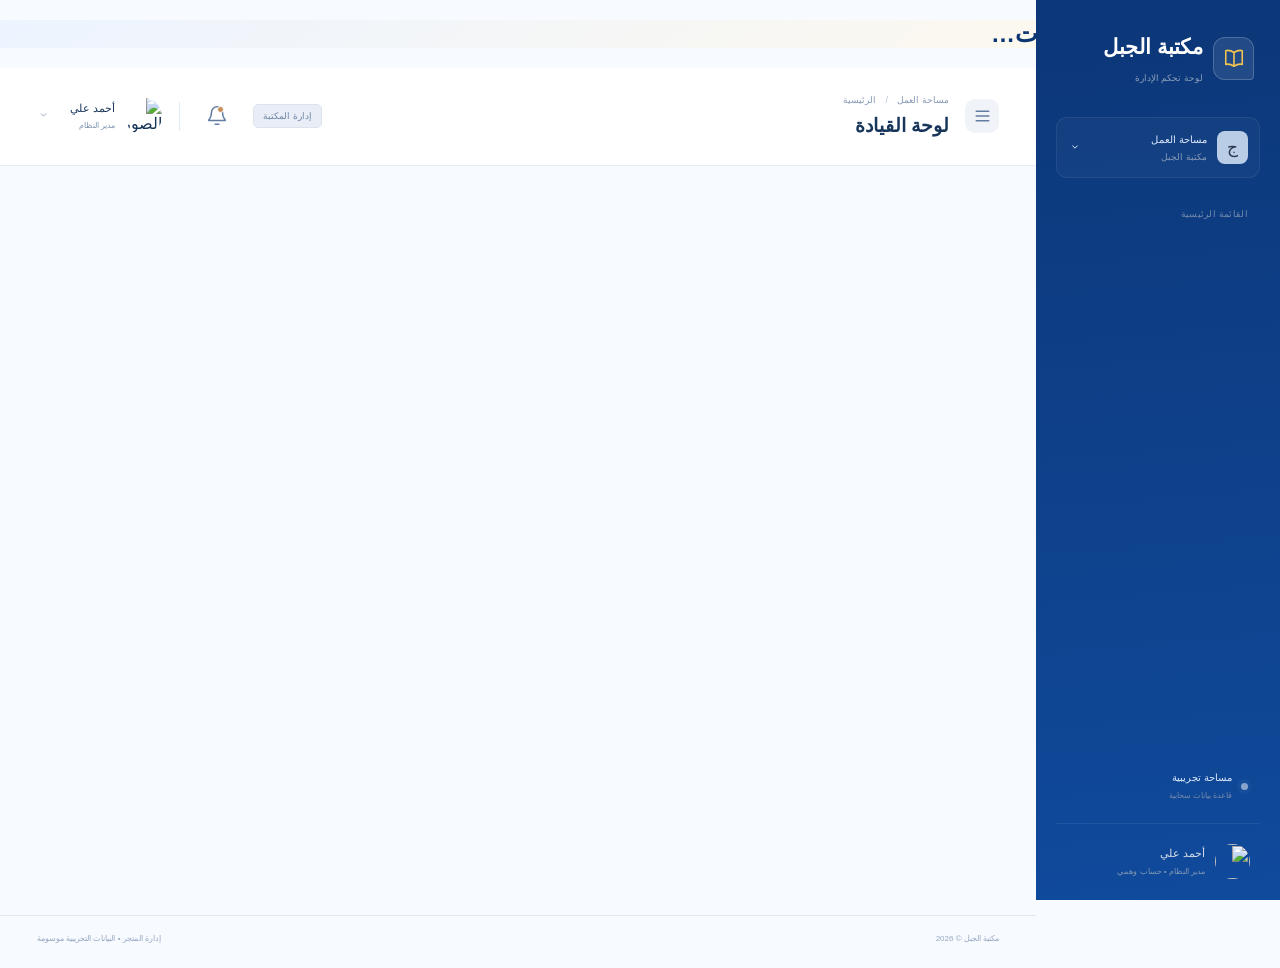
==== index.html @ 8c7c10ba "Add category admins and deliver existing digital files" ====
<!doctype html><html lang="ar" dir="rtl"><head><meta charset="utf-8"><meta name="viewport" content="width=device-width,initial-scale=1"><meta name="theme-color" content="#0c4fa5"><meta name="description" content="لوحة إدارة مكتبة الجبل — واجهة تجريبية مستقلة"><title>مكتبة الجبل | لوحة الإدارة</title><link rel="icon" href="./avatar.svg" type="image/svg+xml"><link rel="stylesheet" href="./style.css?v=c9aeabd6a0fa"><script defer src="./cloud-config.js?v=2854ace6e68a"></script><script defer src="./state.js?v=039d1d631af8"></script><script defer src="./jspdf.umd.min.js"></script><script defer src="./attachments.js?v=a7ee04569ce4"></script><script defer src="./invoice.js?v=d0945b526025"></script><script defer src="./orders.js?v=a7432714a656"></script><script defer src="./management.js?v=9ce46c764a94"></script><script defer src="./commerce.js?v=f835bf21ea47"></script><script defer src="./catalog-admin.js?v=8d4032258b70"></script><script defer src="./app.js?v=b0b1d57efc67"></script><link rel="stylesheet" href="./cloud.css?v=bf38cacfe08d"><script src="./cloud.js?v=d4aef143ae2d" defer></script></head><body><div id="cloud-gate" class="cloud-gate"><div class="cloud-login-card"><h2>جارٍ الاتصال بقاعدة البيانات…</h2></div></div><a class="skip" href="#content">انتقل إلى المحتوى</a><button class="backdrop" id="backdrop" aria-label="إغلاق القائمة الجانبية" tabindex="-1"></button><aside class="sidebar" id="sidebar"><a class="brand" href="#dashboard"><span class="brand-icon" data-icon="book"></span><span class="brand-text">مكتبة الجبل<small>لوحة تحكم الإدارة</small></span></a><div class="workspace"><span class="workspace-symbol">ج</span><span>مساحة العمل<small>مكتبة الجبل</small></span><span data-icon="chevron"></span></div><p class="nav-label">القائمة الرئيسية</p><nav id="navigation" aria-label="التنقل الإداري"></nav><div class="sidebar-footer"><span class="demo-dot"></span><span>مساحة تجريبية<small>قاعدة بيانات سحابية</small></span></div><div class="sidebar-user"><img src="./avatar.svg" width="35" height="35" alt=""><span>أحمد علي<small>مدير النظام • حساب وهمي</small></span></div></aside><div class="app-shell"><header class="topbar"><div class="header-start"><button class="icon-button menu-toggle" id="menu-toggle" aria-controls="sidebar" aria-expanded="true" aria-label="طي القائمة الجانبية" data-icon="menu"></button><div><p>مساحة العمل <span>/</span> <span id="breadcrumb">الرئيسية</span></p><h1 id="page-title">لوحة القيادة</h1></div></div><div class="header-tools"><span class="demo-label">إدارة المكتبة</span><button class="icon-button notification-button" data-action="notifications" aria-label="الإشعارات" data-icon="bell"></button><span class="header-divider"></span><button class="admin-profile-button" data-action="profile" aria-label="حساب مدير النظام"><img src="./avatar.svg" alt="الصورة الرمزية لمدير النظام" width="37" height="37"><span>أحمد علي<small>مدير النظام</small></span><span data-icon="chevron"></span></button></div></header><main id="content" tabindex="-1"></main><footer class="page-footer"><span>مكتبة الجبل © 2026</span><span>إدارة المتجر • البيانات التجريبية موسومة</span></footer></div><dialog id="dialog" aria-labelledby="dialog-title"><div class="dialog-title"><h2 id="dialog-title"></h2><button class="icon-button" data-action="close" aria-label="إغلاق" data-icon="close"></button></div><div id="dialog-body"></div></dialog><div class="toast" id="toast" role="status" aria-live="polite"></div></body></html>
---- style.css ----
@charset "UTF-8";
:root{font-family:Tahoma,"Segoe UI",Arial,sans-serif;color:#242e3d;background:#f2f5f7;--green:#17283f;--muted:#7c92b0;--line:#dfe4ec;--lime:#bacde7;--sidebar:244px}*{box-sizing:border-box}body{margin:0}button,input,select{font:inherit}button,a{touch-action:manipulation;-webkit-tap-highlight-color:transparent}button{cursor:pointer}a{color:inherit;text-decoration:none}button:focus-visible,a:focus-visible,input:focus-visible,select:focus-visible{outline:3px solid #809abe;outline-offset:4px}svg{width:22px;height:22px;fill:none;stroke:currentColor;stroke-width:1.7;stroke-linecap:round;stroke-linejoin:round;flex-shrink:0}button{color:inherit}.skip{position:fixed;top:-100px;right:270px;z-index:100;background:#fff;padding:14px;border-radius:10px}.skip:focus{top:10px}.sidebar{width:var(--sidebar);position:fixed;inset:0 0 0 auto;background:var(--green);color:#bcc7d6;padding:31px 20px 20px;display:flex;flex-direction:column;z-index:30;transition:width .2s,transform .2s}.brand{display:flex;align-items:center;gap:10px;color:#e9eef6;padding:0 6px 32px;white-space:nowrap}.brand-icon{display:grid;place-items:center;width:41px;height:43px;color:#bacde7;border:1px solid #90a5c266;border-radius:12px 12px 4px 12px;flex-shrink:0}.brand-text{font-size:21px;font-weight:700}.brand-text small{display:block;font-size:9px;color:#8c9fba;font-weight:400;margin-top:9px}.workspace{display:flex;align-items:center;gap:10px;background:#ffffff08;border:1px solid #ffffff10;padding:13px 11px;border-radius:11px;font-size:10px}.workspace small{display:block;color:#889cb7;font-size:9px;margin-top:7px}.workspace-symbol{display:grid;place-items:center;background:#bacde7;color:#28374b;width:31px;height:33px;border-radius:8px;font-size:17px}.workspace>span:last-child{margin-right:auto}.workspace svg{width:14px}.nav-label{font-size:9px;color:#778dad;letter-spacing:.3px;margin:31px 12px 15px}.sidebar nav{display:grid;gap:7px}.nav-link{display:flex;align-items:center;gap:13px;font-size:12px;padding:15px 14px;border-radius:10px;color:#b0bdcf;white-space:nowrap;min-height:49px}.nav-link svg{width:19px;height:19px;color:#8b9eb9}.nav-link:hover{background:#ffffff08}.nav-link.active{background:var(--lime);color:#233247;font-weight:700;box-shadow:0 4px 10px #0e192827}.nav-link.active svg{color:#33445b}.nav-link.active:after{content:"";width:5px;height:5px;border-radius:50%;background:#506787;margin-right:auto}.sidebar-footer{display:flex;align-items:center;gap:9px;margin-top:auto;padding:23px 12px 23px;font-size:10px}.demo-dot{width:7px;height:7px;border-radius:50%;background:#87a4cd;box-shadow:0 0 0 4px #87a4cd10;flex-shrink:0}.sidebar-footer small{display:block;font-size:8px;color:#748bab;margin-top:8px}.sidebar-user{display:flex;align-items:center;gap:10px;padding:20px 10px 1px;border-top:1px solid #ffffff12;font-size:11px;color:#d6dde7}.sidebar-user img{border-radius:50%}.sidebar-user small{display:block;color:#8297b4;font-size:8px;margin-top:7px}.app-shell{margin-right:var(--sidebar);min-height:100dvh;transition:margin-right .2s}.topbar{height:98px;background:#fff;border-bottom:1px solid var(--line);display:flex;align-items:center;justify-content:space-between;gap:15px;padding:20px 37px}.header-start{display:flex;align-items:center;gap:16px}.header-start p{font-size:9px;color:#8397b4;margin:0 0 9px}.header-start p>span:first-child{margin:0 7px;color:#b7c3d4}.header-start h1{font-size:19px;margin:0}.icon-button{display:inline-grid;place-items:center;width:39px;height:39px;border-radius:10px;border:1px solid var(--line);background:#fff;color:#637da2;flex-shrink:0}.icon-button:hover{background:#ecf0f6}.menu-toggle{border:0;background:#f0f3f7;width:34px;height:34px}.menu-toggle svg{width:19px}.header-tools{display:flex;align-items:center;gap:17px}.demo-label{font-size:9px;background:#e9eef6;color:#6d85a7;border:1px solid #dce3ed;border-radius:5px;padding:6px 9px;white-space:nowrap}.notification-button{position:relative;border:0}.notification-button:after{content:"";position:absolute;top:9px;right:12px;width:5px;height:5px;border-radius:50%;background:#c78d5c;border:1.5px solid #fff}.header-divider{height:29px;width:1px;background:var(--line)}.admin-profile-button{display:flex;align-items:center;gap:10px;border:0;background:transparent;text-align:right;padding:0}.admin-profile-button img{border-radius:50%}.admin-profile-button>span{font-size:11px;white-space:nowrap}.admin-profile-button small{display:block;margin-top:6px;color:#8196b4;font-size:8px}.admin-profile-button svg{width:13px;color:#8da0bb;margin-right:10px}main{padding:32px 37px 28px;max-width:1500px;margin:0 auto;min-height:calc(100dvh - 151px)}.welcome{display:flex;align-items:center;justify-content:space-between;gap:15px;margin-bottom:26px}.welcome h2{font-size:25px;margin:0 0 11px;font-weight:700;letter-spacing:-.4px}.welcome p{font-size:11px;color:#788eae;line-height:1.8;margin:0}.welcome .wave{color:#6483af;font-size:24px;margin-right:5px}.welcome-actions{display:flex;gap:10px;align-items:center}.date-pill{display:flex;align-items:center;gap:8px;background:white;border:1px solid var(--line);border-radius:8px;padding:11px 12px;font-size:10px;color:#6d86a8;white-space:nowrap}.date-pill svg{width:15px;height:15px}.primary{display:inline-flex;align-items:center;justify-content:center;gap:9px;background:var(--green);color:#e5ecf5;border:0;border-radius:9px;padding:12px 16px;font-size:11px;min-height:40px}.primary:hover{background:#283b56}.primary svg{width:16px;height:16px}.stats-grid{display:grid;grid-template-columns:repeat(4,minmax(0,1fr));gap:17px;margin-bottom:24px}.stat-card{background:#fff;border:1px solid var(--line);border-radius:15px;padding:20px;position:relative;overflow:hidden}.stat-top{display:flex;align-items:center;justify-content:space-between;gap:8px;margin-bottom:22px}.stat-top h3{font-size:11px;font-weight:400;margin:0;color:#6680a3}.stat-icon{display:grid;place-items:center;width:37px;height:37px;border-radius:10px;background:#e6ecf5;color:#5b7498}.stat-icon svg{width:19px;height:19px}.stat-value{font-size:28px;font-weight:700;letter-spacing:-.7px;line-height:1.4;white-space:nowrap}.stat-value small{font-size:10px;font-weight:400;color:#8599b6;margin-right:5px;letter-spacing:0}.stat-foot{font-size:9px;line-height:1.8;color:#8b9fba;margin-top:12px}.stat-foot strong{font-size:9px;font-weight:400;color:#546f94;margin-left:5px}.stat-card.featured{background:#dae3ef;border-color:#ced9e8}.featured .stat-icon{background:#c5d2e5;color:#4b607e}.stat-card.orange .stat-icon{background:#f9eee0;color:#bd965e}.stat-card.blue .stat-icon{background:#e9edf2;color:#647ea2}.content-row{display:grid;grid-template-columns:minmax(0,1fr) 280px;gap:23px;margin-bottom:24px}.panel{background:white;border:1px solid var(--line);border-radius:16px;min-width:0;overflow:hidden}.panel-heading{display:flex;align-items:center;justify-content:space-between;gap:12px;padding:21px 23px 0}.panel-heading h3{font-size:14px;margin:0 0 7px}.panel-heading p{font-size:9px;color:#899db8;margin:0;line-height:1.8}.chart-legend{display:flex;align-items:center;gap:6px;font-size:9px;color:#758cac;white-space:nowrap}.chart-legend:before{content:"";width:7px;height:7px;border-radius:2px;background:#7c97bd}.chart-wrap{height:193px;margin:24px 22px 18px;display:flex;gap:13px}.chart-scale{display:flex;flex-direction:column;justify-content:space-between;padding-bottom:28px;font-size:8px;color:#9bacc3;min-width:31px;direction:ltr}.chart-plot{display:grid;grid-template-columns:repeat(7,1fr);gap:13px;flex:1;position:relative;direction:ltr;background:repeating-linear-gradient(to top,transparent 0,transparent 46px,#ebeff4 46px,#ebeff4 47px);background-position:0 -28px}.chart-column{height:100%;display:flex;flex-direction:column;align-items:center;justify-content:flex-end;position:relative}.chart-bar{width:65%;max-width:39px;min-height:4px;border-radius:5px 5px 0 0;background:#cdd8e8;transition:filter .15s}.chart-column:nth-child(4) .chart-bar{background:#7995bd}.chart-column:nth-child(6) .chart-bar{background:#5b7497}.chart-day{height:28px;font-size:8px;color:#8a9db8;padding-top:12px;white-space:nowrap}.chart-column:hover .chart-bar{filter:brightness(.9)}.chart-caption{font-size:9px;color:#8196b3;text-align:center;margin:0 20px 20px}.sales-summary{padding:22px}.sales-summary h3{font-size:14px;margin:0 0 20px}.donut{width:134px;height:134px;border-radius:50%;background:conic-gradient(#556d8e 0 47%,#96aed0 47% 79%,#dce3ed 79% 100%);display:grid;place-items:center;margin:5px auto 22px}.donut-center{width:105px;height:105px;background:#fff;border-radius:50%;display:flex;align-items:center;justify-content:center;flex-direction:column;gap:8px}.donut strong{font-size:24px}.donut small{font-size:8px;color:#8398b5}.category-line{display:flex;align-items:center;gap:7px;font-size:9px;color:#6b84a6;margin-top:13px}.category-line i{width:6px;height:6px;background:#556d8e;border-radius:2px}.category-line:nth-last-child(2) i{background:#96aed0}.category-line:last-child i{background:#dce3ed}.category-line strong{margin-right:auto;font-size:10px;font-weight:400;color:#617ba0}.table-panel .panel-heading{padding-bottom:20px}.text-link{display:flex;align-items:center;gap:8px;color:#6881a5;font-size:10px;border:0;background:none}.text-link svg{width:14px}.table-scroll{overflow:auto;width:100%}table{width:100%;border-collapse:collapse;text-align:right;white-space:nowrap}th{font-weight:400;font-size:9px;color:#869ab6;background:#f3f5f9;padding:13px 22px;border-top:1px solid #e9edf3;border-bottom:1px solid #e6ebf1}td{font-size:11px;padding:17px 22px;border-bottom:1px solid #e9edf2;color:#556d8e}tr:last-child td{border-bottom:0}.order-id{color:#33445b;font-size:10px;font-weight:700;direction:ltr;display:inline-block}.customer-cell{display:flex;align-items:center;gap:9px;color:#516786}.customer-initial{display:grid;place-items:center;width:29px;height:29px;background:#e9eef4;color:#6c85a7;border-radius:50%;font-size:11px}.price{color:#394960;font-size:11px}.price small{color:#95a6bf;font-size:8px}.badge{display:inline-flex;align-items:center;gap:5px;font-size:8px;padding:6px 9px;border-radius:6px;white-space:nowrap}.badge:before{content:"";width:4px;height:4px;border-radius:50%;background:currentColor}.badge.completed{background:#e3eaf4;color:#637da1}.badge.pending{background:#fbf1df;color:#6184b4}.badge.shipping{background:#e9edf2;color:#758cac}.badge.inactive{background:#eceff3;color:#8599b6}.row-action{width:27px;height:27px;border-radius:7px;border:1px solid #e7ebf0;background:white;display:grid;place-items:center;color:#879bb7}.row-action svg{width:15px}.page-footer{max-width:1500px;margin:auto;padding:18px 37px;display:flex;align-items:center;justify-content:space-between;font-size:8px;color:#96a8c0;gap:12px;border-top:1px solid #e2e7ee}.toolbar{display:flex;align-items:center;justify-content:space-between;gap:15px;margin:25px 0 20px}.search-box{display:flex;align-items:center;gap:8px;background:white;border:1px solid var(--line);border-radius:10px;padding:0 13px;height:43px;width:330px;max-width:100%;color:#8c9fba}.search-box svg{width:17px}.search-box input{width:100%;height:100%;border:0;background:transparent;font-size:11px;color:#41536c;outline:none}.toolbar select{border:1px solid var(--line);border-radius:9px;padding:12px;background:white;color:#6f87a9;font-size:11px;max-width:100%}.table-foot{font-size:9px;color:#92a4bd;padding:15px 22px;border-top:1px solid #e7ecf2}.product-cell{display:flex;align-items:center;gap:12px}.product-art{width:35px;height:45px;border-radius:3px 5px 5px 3px;display:grid;place-items:center;background:#c5d2e3;color:#6d86a8;border-right:3px solid #9cafca}.product-art.rose{background:#ead2c6;color:#bc9b8b;border-color:#c6a493}.product-art.teal{background:#c5cfdc;color:#637da1;border-color:#92a4be}.product-art svg{width:18px;height:18px}.product-cell small{display:block;font-size:8px;color:#8ea1bb;margin-top:6px}.empty-row{text-align:center;padding:45px;font-size:12px;color:#778eae}.settings-layout{display:grid;grid-template-columns:minmax(0,1fr) 280px;gap:24px}.settings-form{padding:25px}.settings-form h3{font-size:16px;margin:0 0 10px}.settings-form>p{font-size:11px;color:#889cb7;line-height:1.9;margin-bottom:25px}.form-grid{display:grid;grid-template-columns:1fr 1fr;gap:20px}.field label{display:block;font-size:11px;color:#5d779b;margin-bottom:9px}.field input,.field select{display:block;width:100%;border:1px solid #d8dfe8;border-radius:9px;padding:13px;background:#f7f9fb;color:#4a5f7c;font-size:12px}.field.full{grid-column:1/-1}.settings-form .primary{margin-top:24px}.settings-note{padding:24px;align-self:start}.settings-note>svg{width:29px;height:29px;color:#7a91b2;margin-bottom:12px}.settings-note h3{font-size:14px}.settings-note p{font-size:11px;line-height:2;color:#8095b2}.demo-banner{display:flex;align-items:center;gap:9px;border-radius:9px;padding:12px 14px;background:#e3e9f2;color:#748bac;font-size:10px;line-height:1.8;margin-bottom:22px}.demo-banner svg{width:17px;height:17px}.section-page-title h2{font-size:24px;margin:0 0 10px}.section-page-title p{font-size:11px;color:#8095b2;line-height:1.9;margin:0}.backdrop{display:none}.sidebar-mini{--sidebar:82px}.sidebar-mini .sidebar{padding-right:13px;padding-left:13px}.sidebar-mini .brand-text,.sidebar-mini .workspace,.sidebar-mini .nav-label,.sidebar-mini .nav-link span,.sidebar-mini .sidebar-footer,.sidebar-mini .sidebar-user span{display:none}.sidebar-mini .brand{padding:0 5px 35px}.sidebar-mini .nav-link{padding:15px 17px}.sidebar-mini .nav-link.active:after{display:none}.sidebar-mini .sidebar-user{margin-top:auto;padding:20px 9px 0}.sidebar-mini .nav-link svg{width:20px}.toast{position:fixed;bottom:25px;left:50%;transform:translate(-50%,10px);background:var(--green);padding:13px 23px;border-radius:11px;color:#ecf1f7;font-size:12px;z-index:100;opacity:0;pointer-events:none;transition:.2s;text-align:center;max-width:90%}.toast.show{opacity:1;transform:translate(-50%,0)}dialog{width:calc(100% - 36px);max-width:480px;border:1px solid var(--line);border-radius:20px;padding:24px;color:#40516a;background:#fff;box-shadow:0 20px 90px #19273b33}dialog::backdrop{background:#17263a55;backdrop-filter:blur(3px)}.dialog-title{display:flex;justify-content:space-between;align-items:center;gap:14px;margin-bottom:16px}.dialog-title h2{font-size:17px;margin:0}.dialog-title .icon-button{width:31px;height:31px}#dialog-body{font-size:12px;line-height:2;color:#6f87a9}#dialog-body strong{color:#455974}#dialog-body ul{padding-right:20px}.detail-pair{display:flex;justify-content:space-between;gap:15px;padding:11px 0;border-bottom:1px solid #e6ebf1}.detail-pair:last-child{border:0}.view-enter{animation:enter .17s ease-out}@keyframes enter{from{opacity:.4;transform:translateY(5px)}to{opacity:1;transform:none}}@media(min-width:1600px){main{padding-top:40px}.stats-grid{gap:24px}.stat-card{padding:24px}.chart-wrap{height:220px}}@media(max-width:1150px){:root{--sidebar:220px}.sidebar{padding-left:14px;padding-right:14px}.brand-text{font-size:19px}.topbar{padding:20px 25px}main{padding:26px 25px}.stat-card{padding:16px}.stat-value{font-size:23px}.stat-top{margin-bottom:18px}.content-row{grid-template-columns:minmax(0,1fr) 230px;gap:18px}.sales-summary{padding:20px}.stat-icon{width:32px;height:32px}.date-pill{display:none}.header-tools{gap:12px}.chart-plot{gap:9px}th,td{padding-left:17px;padding-right:17px}.page-footer{padding-left:25px;padding-right:25px}.settings-layout{grid-template-columns:minmax(0,1fr) 230px}}@media(max-width:950px){.stats-grid{grid-template-columns:repeat(2,minmax(0,1fr))}.content-row{grid-template-columns:minmax(0,1fr)}.sales-summary{display:none}.settings-layout{grid-template-columns:1fr}.demo-label{display:none}.welcome h2{font-size:22px}.chart-wrap{height:210px}.page-footer{font-size:8px}.welcome-actions .primary{padding:12px}.settings-note{padding:20px}}@media(max-width:700px){:root{--sidebar:0px}.app-shell{margin-right:0}.sidebar{width:244px;transform:translateX(100%);padding:28px 20px 20px;box-shadow:-10px 0 50px #14203120}.sidebar-open .sidebar{transform:translateX(0)}.sidebar-open .backdrop{display:block;position:fixed;inset:0;background:#12213666;backdrop-filter:blur(2px);border:0;z-index:25}.sidebar-open{overflow:hidden}.sidebar-mini .sidebar{width:244px;padding:28px 20px}.sidebar-mini .brand-text,.sidebar-mini .sidebar-user span{display:block}.sidebar-mini .workspace{display:flex}.sidebar-mini .nav-label,.sidebar-mini .nav-link span{display:block}.sidebar-mini .sidebar-footer{display:flex}.sidebar-mini .brand{padding:0 6px 32px}.sidebar-mini .nav-link{padding:15px 14px}.sidebar-mini .nav-link.active:after{display:block}.sidebar-mini .sidebar-user{padding:20px 10px 1px;margin-top:0}.topbar{height:80px;padding:15px 18px}.header-start{gap:10px}.header-start h1{font-size:17px}.header-start p{font-size:8px}.header-tools{gap:6px}.admin-profile-button>span,.header-divider{display:none}.admin-profile-button img{width:33px;height:33px}.notification-button{width:32px}main{padding:24px 18px;min-height:calc(100dvh - 135px)}.welcome{align-items:flex-start}.welcome h2{font-size:21px}.welcome p{font-size:10px}.welcome-actions .primary{font-size:0;padding:11px;min-height:35px}.welcome-actions .primary svg{width:17px;height:17px}.stats-grid{gap:12px}.stat-card{padding:16px 14px;border-radius:13px}.stat-top{margin-bottom:17px}.stat-top h3{font-size:10px}.stat-value{font-size:23px}.stat-foot{font-size:8px}.stat-foot strong{font-size:8px}.stat-icon{width:29px;height:29px}.stat-icon svg{width:16px;height:16px}.panel-heading{padding:19px 17px 0}.panel-heading h3{font-size:13px}.panel-heading p{font-size:8px}.chart-wrap{margin-left:15px;margin-right:15px;height:180px;gap:6px}.chart-plot{gap:6px}.chart-day{font-size:7px}.chart-bar{width:70%}.chart-scale{font-size:7px;min-width:23px}.chart-legend{font-size:8px}.chart-caption{font-size:8px}.table-panel .panel-heading{padding-bottom:16px}td,th{padding:15px 16px}td{font-size:10px}.page-footer{padding:16px 18px;font-size:7px;line-height:1.8}.toolbar{flex-wrap:wrap;gap:10px}.search-box{width:100%;flex:1;min-width:170px}.toolbar select{font-size:10px;padding:12px 9px}.section-page-title h2{font-size:22px}.demo-banner{font-size:9px;padding:10px}.form-grid{grid-template-columns:1fr;gap:18px}.settings-form{padding:21px}.field.full{grid-column:auto}}@media(prefers-reduced-motion:reduce){*,*:before,*:after{animation:none!important;transition:none!important;scroll-behavior:auto!important}}
/* Product catalog and editor */
[hidden]{display:none!important}textarea{font:inherit}textarea:focus-visible{outline:3px solid #809abe;outline-offset:3px}.field textarea{width:100%;resize:vertical;border:1px solid #d8dfe8;border-radius:9px;padding:13px;background:#f7f9fb;color:#354459;font-size:12px;line-height:1.8}.product-thumbnail{display:block;border-radius:7px;object-fit:cover}.product-actions{display:flex;gap:7px}.subtle-button{border:1px solid #d7dee7;background:#fff;color:#42556f;padding:8px 12px;border-radius:8px;font-size:11px;min-height:35px}.subtle-button:hover{background:#e9eef6}.danger{color:#b74f4f!important}.danger:hover{background:#fff0ed!important}.danger-button{border:0;border-radius:8px;padding:11px 17px;background:#b74f4f;color:white}.kind-tag{display:inline-block;border-radius:6px;padding:6px 10px;font-size:10px;background:#f4efe5;color:#8b7654}.kind-tag.digital{background:#e8ecf1;color:#4b5f7c}.session-note{font-size:10px;color:#5a7396;line-height:2}.product-dialog{max-width:850px;max-height:90dvh;padding:0;overflow:auto}.product-dialog .dialog-title{position:sticky;top:0;z-index:2;background:#fff;padding:20px 26px;margin:0;border-bottom:1px solid var(--line)}.product-dialog #dialog-body{padding:0 26px 23px;color:#445771}.editor-intro{margin:17px 0;font-size:11px;color:#607ba0}.editor-section{padding:17px 0 21px;border-bottom:1px solid var(--line)}.editor-section h3{font-size:13px;margin:0 0 20px;color:#29394f;display:flex;gap:9px;align-items:center}.editor-section h3>span{display:grid;place-items:center;width:25px;height:25px;background:#e3eaf3;border-radius:7px;font-size:11px;color:#5a7395}.kind-options{display:grid;grid-template-columns:1fr 1fr;gap:12px;border:0;padding:0;margin:0}.kind-options label{display:flex;align-items:center;gap:10px;border:1px solid #d4dce6;border-radius:10px;padding:14px;cursor:pointer}.kind-options label:has(input:checked){border-color:#607a9f;background:#e9eef6}.kind-options input{accent-color:#31445e;width:16px;height:16px;flex-shrink:0}.kind-options strong{display:block;font-size:12px}.kind-options small{display:block;font-size:9px;color:#607ba0;margin-top:3px}.upload-note{font-size:10px;color:#607a9f;margin:0 0 15px;line-height:1.9}.upload-grid{display:grid;grid-template-columns:1fr 1fr;gap:15px}.drop-zone{border:1.5px dashed #afbccf;background:#f4f7fb;border-radius:12px;padding:18px 12px;display:flex;flex-direction:column;align-items:center;gap:6px;text-align:center;transition:background .15s,border-color .15s}.drop-zone.dragging{background:#cfdcef;border-color:#31445e;outline:2px solid #8299b9}.drop-zone>strong{font-size:12px;color:#3a4a60}.drop-zone>span:not(.upload-symbol){font-size:10px;color:#6881a4}.drop-zone small{font-size:9px;color:#6c85a7}.upload-symbol{display:grid;place-items:center;background:#dfe6f1;width:36px;height:36px;border-radius:10px;color:#526a8b;font-size:24px}.upload-symbol svg{width:18px}.file-picker{position:relative;display:inline-block;overflow:hidden;padding:4px 12px;color:#31445e;font-size:10px;border-radius:6px;border:1px solid #b5c3d7;background:#fff;cursor:pointer}.file-picker input{position:absolute;inset:0;width:100%;height:100%;opacity:0;cursor:pointer}.file-picker:focus-within{outline:3px solid #809abe;outline-offset:3px}.upload-error{font-size:10px;color:#b44545;line-height:1.8;overflow-wrap:anywhere}.upload-error:empty{margin:0}.playlist-heading{display:flex;align-items:center;justify-content:space-between;gap:10px;margin-top:20px}.playlist-heading strong{font-size:11px}.playlist-heading span{display:inline-block;background:#e4eaf3;border-radius:5px;padding:0 7px;margin-right:5px}.playlist-heading small{font-size:9px;color:#6b84a6}.file-list{list-style:none;padding:0;margin:12px 0 0;display:grid;gap:8px;max-height:270px;overflow:auto}.file-list li{display:flex;align-items:center;gap:10px;background:#f7f9fb;border:1px solid #dce2eb;border-radius:9px;padding:10px}.file-order{font-size:10px;color:#627ca0;min-width:20px;text-align:center}.file-info{min-width:0;flex:1}.file-info strong{display:block;font-size:11px;font-weight:400;overflow-wrap:anywhere;text-align:start}.file-info small{display:block;font-size:9px;color:#8196b4}.file-actions{display:flex;gap:5px;flex-shrink:0}.file-control{border:1px solid #d9dfe8;border-radius:6px;width:29px;height:29px;background:white;font-size:15px;color:#536a8b}.file-control:disabled{opacity:.28;cursor:default}.file-list .files-empty{justify-content:center;font-size:10px;color:#6780a4;text-align:center;padding:20px}.editor-local-note{font-size:10px;color:#6e86a8;margin:15px 0}.editor-footer{display:flex;align-items:center;gap:9px;margin-top:15px}.sr-only{position:absolute;width:1px;height:1px;padding:0;margin:-1px;overflow:hidden;clip:rect(0,0,0,0);white-space:nowrap;border:0}@media(max-width:700px){.product-dialog{width:calc(100% - 20px);max-height:94dvh;border-radius:14px}.product-dialog .dialog-title{padding:16px}.product-dialog #dialog-body{padding:0 16px 18px}.kind-options,.upload-grid{grid-template-columns:1fr}.playlist-heading{align-items:flex-start;flex-direction:column;gap:0}.file-list li{gap:5px;padding:8px}.file-control{width:28px;height:32px}.file-actions{gap:3px}.product-dialog .field input,.product-dialog .field select,.product-dialog .field textarea{font-size:16px}.product-dialog .editor-footer .primary{flex:1}.toolbar .primary{flex-shrink:0;min-height:43px}}
/* Order management and PDF preview */
.order-summary{display:grid;grid-template-columns:repeat(4,minmax(0,1fr));gap:14px;margin-top:22px}.order-summary>div{display:flex;align-items:center;gap:9px;background:#fff;border:1px solid var(--line);border-radius:12px;padding:18px;font-size:11px;color:#5e799d}.order-summary strong{margin-right:auto;font-size:19px;color:#354459}.state-dot{width:8px;height:8px;border-radius:50%;background:#558edd}.state-dot.preparing{background:#6a99bc}.state-dot.delivered{background:#617ba0}.state-dot.cancelled{background:#ce7a7a}.badge.pending{color:#225295;background:#d4e4fb}.badge.preparing{color:#497e9f;background:#e9f3fa}.badge.delivered{color:#496183;background:#e6ecf4}.badge.cancelled{color:#b05050;background:#fbeaea}.order-state{display:flex;align-items:center;gap:8px}.order-status-select{font:inherit;font-size:10px;padding:8px 9px;background:white;border:1px solid #d3dbe5;border-radius:7px;color:#4b5f7c;min-height:35px;cursor:pointer}.order-details-button{display:inline-flex;gap:6px;align-items:center}.order-details-button svg{width:15px;height:15px}.order-dialog{max-width:820px;max-height:90dvh;overflow:auto;padding:0}.order-dialog .dialog-title{position:sticky;top:0;z-index:2;background:#fff;padding:20px 25px;border-bottom:1px solid var(--line);margin:0}.order-dialog #dialog-body{padding:22px 25px}.order-detail-top{display:flex;align-items:center;justify-content:space-between;margin-bottom:19px}.order-detail-top .order-id{font-size:23px}.order-detail-top p{font-size:10px;margin:0}.order-detail-top .badge{font-size:11px;padding:8px 12px}.order-customer{border:1px solid var(--line);border-radius:12px;background:#f4f6fa;padding:17px 20px}.order-customer h3,.order-items-title{font-size:13px;color:#3b4c63;margin:0 0 13px}.customer-detail-grid{display:grid;grid-template-columns:1fr 1fr;gap:14px}.customer-detail-grid span{display:block;font-size:10px;color:#6f87a8}.customer-detail-grid strong,.customer-detail-grid bdi{font-size:12px;font-weight:400;color:#41536d;overflow-wrap:anywhere}.order-items-title{margin-top:23px}.order-items-title small{font-size:11px;color:#7088a9}.order-total{display:flex;align-items:center;justify-content:space-between;background:#e1e8f3;border:1px solid #d4dde9;padding:16px 21px;border-radius:10px;margin-top:15px;font-size:12px}.order-total .price{font-size:19px}.order-total .price small{font-size:10px}.invoice-disclaimer,.invoice-view-note{font-size:10px;line-height:1.9;color:#6f87a9}.order-detail-footer{display:flex;gap:10px;margin-top:20px}.order-detail-footer .primary{min-height:41px}.primary:disabled{opacity:.6;cursor:wait}.invoice-dialog{max-width:1050px}.invoice-preview-actions{display:flex;align-items:center;justify-content:space-between;gap:9px}.invoice-frame{display:block;width:100%;height:65dvh;min-height:300px;border:1px solid var(--line);border-radius:10px;background:#eaeef3}.invoice-view-note{margin:14px 0}.order-dialog .table-scroll td{color:#52698a}.order-dialog .table-scroll td strong{font-weight:400;font-size:12px}.order-dialog table{min-width:460px}@media(max-width:950px){.order-summary{grid-template-columns:repeat(2,minmax(0,1fr))}}@media(max-width:700px){.order-summary{gap:9px}.order-summary>div{padding:13px;font-size:10px}.order-summary strong{font-size:17px}.order-state{align-items:flex-start;flex-direction:column}.order-dialog{width:calc(100% - 20px);max-height:94dvh;border-radius:14px}.order-dialog .dialog-title{padding:16px}.order-dialog #dialog-body{padding:17px 15px}.customer-detail-grid{grid-template-columns:1fr;gap:11px}.order-customer{padding:14px 16px}.order-detail-footer .primary{flex:1}.invoice-preview-actions{align-items:stretch;flex-direction:column}.invoice-frame{height:56dvh}}
/* Customers and store settings */
.customer-overview{display:grid;grid-template-columns:repeat(3,minmax(0,1fr));gap:15px;margin-top:22px}.customer-overview>div{display:flex;align-items:center;gap:13px;padding:18px 21px;background:white;border:1px solid var(--line);border-radius:13px}.customer-overview>div>svg{background:#e2eaf4;color:#5c7599;padding:8px;width:39px;height:39px;border-radius:10px}.customer-overview span{font-size:10px;color:#637da2}.customer-overview strong{display:block;margin-top:6px;font-size:24px;color:#354458}.customer-avatar{display:block;border-radius:50%;border:2px solid #e9eef5}.customer-name{color:#3d4e65;font-size:12px}.customer-name small{display:block;color:#8196b3;font-size:9px;margin-top:7px}.order-count-pill{display:inline-grid;place-items:center;width:29px;height:29px;border-radius:8px;background:#e8edf5;color:#516889;font-size:11px}#customers-body .subtle-button{display:inline-flex;align-items:center;gap:6px;min-height:38px}#customers-body .subtle-button svg{width:15px;height:15px}.activate-button{background:#e7edf5;color:#4e6585;border-color:#ced8e6}.settings-columns{display:grid;grid-template-columns:minmax(0,1fr) 245px;gap:24px;margin-top:24px}.settings-sections{display:grid;gap:22px;min-width:0}.settings-section-heading{display:flex;align-items:center;gap:12px;margin-bottom:23px}.settings-section-icon{display:grid;place-items:center;width:43px;height:43px;border-radius:12px;background:#e4eaf3;color:#5c769a}.settings-section-icon svg{width:21px;height:21px}.settings-section-heading h3{font-size:15px;margin:0 0 6px}.settings-section-heading p{font-size:10px;color:#7e94b2;line-height:1.8;margin:0}.logo-setting{display:flex;align-items:center;gap:17px;background:#f7f9fb;border:1px dashed #d0d9e5;padding:17px;border-radius:12px;margin-bottom:20px}.logo-preview{width:77px;height:77px;flex-shrink:0;background:#e0e8f3;border:1px solid #d4dce8;border-radius:14px;display:grid;place-items:center;color:#5b7498;overflow:hidden}.logo-preview>svg{width:31px;height:31px}.logo-preview img{max-width:100%;max-height:100%;object-fit:contain;padding:6px}.logo-setting strong{font-size:11px;color:#41536c}.logo-setting p{font-size:9px;color:#7e94b2;margin:5px 0 8px}.logo-controls{display:flex;align-items:center;flex-wrap:wrap;gap:8px}.logo-file-picker{font-size:10px;padding:6px 12px;line-height:2}.logo-controls .subtle-button{font-size:10px;min-height:34px;padding:6px 10px}.subtle-button:disabled{opacity:.4;cursor:default}.settings-help{font-size:9px;line-height:1.9;color:#758cac;margin:18px 0 0}.settings-save-row{display:flex;align-items:center;gap:12px;margin-top:22px;flex-wrap:wrap}.settings-form .settings-save-row .primary{margin:0}.save-status{font-size:10px;color:#587193;line-height:1.8}.settings-side-note{position:sticky;top:20px}.settings-local-label{display:flex;align-items:center;gap:11px;font-size:9px;background:#e9eef6;border-radius:8px;padding:12px;margin-top:20px;color:#607a9f}.payment-toggles{display:grid;gap:0}.toggle-row{display:flex;align-items:center;position:relative;gap:11px;padding:18px 0;border-bottom:1px solid var(--line);cursor:pointer}.toggle-row:first-child{padding-top:0}.toggle-row>span:first-child{flex:1;min-width:0}.toggle-row strong{display:block;color:#475b77;font-size:12px}.toggle-row small{display:block;color:#8397b4;font-size:9px;margin-top:6px}.toggle-state{font-size:9px;color:#7b91b0}.toggle-input{position:absolute;left:0;width:43px;height:26px;opacity:0;z-index:1;margin:0;cursor:pointer}.toggle-track{width:43px;height:25px;border-radius:20px;background:#d3dae4;position:relative;flex-shrink:0;transition:background .15s}.toggle-track:after{content:'';position:absolute;top:4px;right:4px;width:17px;height:17px;background:#fff;border-radius:50%;box-shadow:0 1px 4px #38475c29;transition:transform .15s}.toggle-input:checked+.toggle-track{background:#576f90}.toggle-input:checked+.toggle-track:after{transform:translateX(-18px)}.toggle-input:focus-visible+.toggle-track{outline:3px solid #89a3c8;outline-offset:4px}.delivery-field{margin-top:24px;max-width:350px}.delivery-field small{display:block;font-size:9px;color:#8095b3;line-height:1.9;margin-top:8px}.store-brand-logo{width:100%;height:100%;object-fit:contain;padding:4px;border-radius:10px}.brand-text{max-width:150px;overflow:hidden;text-overflow:ellipsis;line-height:1.5}.brand-text small{line-height:1.5}.workspace small{max-width:110px;overflow:hidden;text-overflow:ellipsis;white-space:nowrap}@media(max-width:1150px){.settings-columns{grid-template-columns:minmax(0,1fr) 210px;gap:18px}}@media(max-width:950px){.settings-columns{grid-template-columns:minmax(0,1fr)}.settings-side-note{position:static}.customer-overview>div{padding:16px}.customer-overview strong{font-size:22px}}@media(max-width:700px){.customer-overview{gap:8px}.customer-overview>div{padding:13px 10px;gap:7px}.customer-overview>div>svg{display:none}.customer-overview strong{font-size:20px}.customer-overview span{font-size:9px}.settings-columns{margin-top:20px;gap:17px}.settings-section-heading h3{font-size:14px}.logo-setting{padding:13px;gap:12px;align-items:flex-start}.logo-preview{width:60px;height:60px}.logo-controls{gap:6px}.logo-controls .subtle-button,.logo-file-picker{font-size:9px;padding:5px 8px}.toggle-row{gap:8px}.toggle-row strong{font-size:11px}.toggle-row small{font-size:8px}.settings-form .settings-save-row{align-items:stretch;flex-direction:column}.settings-form .settings-save-row .primary{width:100%}.settings-sections .field input,.settings-sections .field select{font-size:16px}.delivery-field{max-width:none}}

.product-pricing{display:inline-flex;flex-wrap:wrap;align-items:center;gap:8px}.original-price{color:#748bac;font-size:.8rem;display:block;text-decoration-thickness:1.5px}.discount-price{color:#c34b35!important;font-weight:800}

.checkout-form{display:grid;gap:16px}.checkout-form label,.attachment-picker{display:grid;gap:8px;text-align:right}.checkout-form input,.checkout-form textarea{width:100%;padding:12px;border:1px solid #d5dce6;border-radius:12px;background:#f6f8fa;color:#17283f;font:inherit;box-sizing:border-box}.checkout-form textarea{min-height:84px}.attachment-picker{padding:16px;background:#f0f3f8;border:1px dashed #8498b5;border-radius:12px;margin:12px 0}.attachment-picker input{max-width:100%}.attachment-selection{padding-inline-start:20px;font-size:.85rem}.attachment-links{display:flex;gap:8px;flex-wrap:wrap;margin:12px 0}.checkout-error{color:#b33b32}.vault-image{display:block;max-width:100%;max-height:60vh;object-fit:contain;margin:auto}.service-response{padding:12px;border-radius:10px;background:#e9eef5;white-space:pre-wrap}

/* Mountain Library: blue, gold and white. Semantic status colors stay distinct. */
:root{--brand-blue:#125cc0;--brand-deep:#0a3472;--brand-gold:#efb329;--brand-light:#edf4ff;--green:#125cc0;--accent:#f4c451;--lime:#f4c451;--ink:#18355a;--muted:#71829a;--paper:#f7faff;--line:#e2eaf5;color:var(--ink);background:var(--paper)}
.primary,.checkout-button{background:var(--brand-blue);color:#fff;box-shadow:0 4px 12px #125cc01c}.primary:hover,.checkout-button:hover{background:#0d4da4}.header,.topbar{background:#fff}.header{border-bottom:1px solid var(--line)}.brand,.brand-text{color:var(--brand-deep)}
.hero{background:linear-gradient(125deg,#0a3472,#1265cf 68%,#2785e2);box-shadow:0 12px 30px #1053ac20}.hero .primary{background:var(--brand-gold);color:#173559}.hero .hero-copy>p,.hero .eyebrow{color:#e4efff}.hero-book.front{background:#fff7e4;color:#173559}.hero-book.back{background:#e6ad30;color:#193a6d}.hero .offer-demo{color:#d3e4ff}
.content-tabs{background:#edf3fc;border-color:#dfe9f8}.content-tabs button[aria-selected=true],.content-tabs button[aria-selected="true"]{background:#fff;color:var(--brand-blue);box-shadow:0 3px 12px #174e9b12}.filter-button{background:#fff;color:var(--brand-blue);border-color:#dfe9f8}.bottom-nav{background:#ffffffed;border-color:#e2eaf5;box-shadow:0 -6px 24px #17477d08}.nav-item.active{background:#edf4ff;color:var(--brand-blue)}.nav-item.active:before{background:var(--brand-gold)}.nav-item .badge{background:var(--brand-blue);color:#fff}.favorite.selected{color:#d04c65}.favorite.selected svg{fill:#d04c651a}.discount-price{color:#c34b35!important}
.catalog-card{background:#fff;border:1px solid #e5edf7;border-radius:20px;overflow:hidden;box-shadow:0 5px 20px #153b6a05}.catalog-card .cover-area{border-radius:0;background:#f0f5fc}.catalog-card .book-meta{padding:16px}.add-to-cart{background:#edf4ff;color:#1559b0;border-color:#dce9fb}.add-to-cart:hover{background:#125cc0;color:#fff}.cart-product,.order-summary,.digital-card,.order-card{border-color:#e0e9f5;background:#fff}.attachment-picker,.service-response{background:#f2f6ff;border-color:#afc7eb}.cloud-gate{background:linear-gradient(145deg,#edf4ff,#fff9eb)}.cloud-auth-form input{background:#f8faff;border-color:#dce6f5;color:#18355a}.cloud-login-card h2{color:#0a3472}.cloud-login-card{border-color:#e1eafa}.cloud-login-card p,.cloud-auth-form label{color:#617a99}
.badge.delivered,.badge.completed,.status-badge.delivered{background:#e7f5ed;color:#267347}.badge.pending,.status-badge.pending{background:#fff5dd;color:#986800}.badge.preparing,.status-badge.preparing{background:#e8f1ff;color:#205ca9}.badge.cancelled,.status-badge.cancelled{background:#fdecee;color:#b33f54}.badge.inactive{background:#eff2f6;color:#708097}.state-dot.delivered{background:#3b9b68}.state-dot.pending{background:#db9e23}.state-dot.preparing{background:#3479cb}.state-dot.cancelled{background:#c95865}
.sidebar{background:linear-gradient(175deg,#0c3778,#104a9c);color:#dfebff;overflow-y:auto;overscroll-behavior-y:contain;scrollbar-width:thin;scroll-padding-block:16px}.sidebar>*{flex-shrink:0}.sidebar .brand,.sidebar .brand-text{color:#fff}.sidebar .brand-icon{background:#ffffff18;color:#f4c451}.nav-link.active{background:#f4c451;color:#17365f}.stat-card.featured{background:linear-gradient(125deg,#0c3778,#1564c4);color:#fff}.stat-card.featured h3,.stat-card.featured small,.stat-card.featured .stat-foot{color:#dbeaff}.stat-card.featured .stat-icon{background:#ffffff18;color:#f4c451}.chart-bar{background:linear-gradient(#4395ec,#155cbd)}.kind-tag.digital{background:#eaf2ff;color:#215ba8}.kind-tag.physical{background:#fff5dc;color:#8d6617}
.account-shell{display:grid;gap:18px}.account-hero{min-height:175px;border-radius:24px;padding:24px;background:linear-gradient(120deg,#0b3777,#1a73d4);display:flex;align-items:center;justify-content:space-between;gap:16px;color:#fff;overflow:hidden;position:relative}.account-hero:after{content:'';position:absolute;left:-35px;top:-55px;width:200px;height:200px;border:25px solid #ffffff0b;border-radius:50%}.account-hero h2{font-size:25px;line-height:1.7;margin:0 0 8px}.account-hero p{font-size:12px;color:#deebff;margin:0}.account-hero img{width:125px;padding:12px;background:#fff;border-radius:18px;position:relative;z-index:1}.account-card{padding:24px;border:1px solid #dfE8f5;border-radius:22px;background:linear-gradient(115deg,#fff,#f0f5ff)}.account-card-top{display:flex;align-items:center;gap:14px;margin-bottom:18px}.account-avatar{width:54px;height:54px;border-radius:17px;background:#e6efff;display:grid;place-items:center;color:#145fbe}.account-avatar svg{width:28px;height:28px}.account-card h1{font-size:19px;margin:0 0 8px}.account-card p{font-size:12px;color:#71829a;line-height:1.9;margin:0;overflow-wrap:anywhere}.account-card .primary{width:100%;min-height:48px;border-radius:14px;margin-top:18px}.account-card .gold-action{background:#f2bc3b;color:#18365f}.account-shortcuts{display:grid;grid-template-columns:repeat(3,minmax(0,1fr));gap:12px}.account-shortcuts a{border:1px solid #e2eaf5;background:#fff;min-height:88px;border-radius:17px;display:grid;align-content:center;justify-items:center;gap:11px;font-size:11px;color:#345c91}.account-shortcuts svg{background:#edf4ff;box-sizing:content-box;padding:9px;border-radius:12px;color:#1e65c3}.account-shortcuts a:hover{border-color:#efb329;box-shadow:0 5px 15px #1c559d0c}.account-shell .logout-button{margin-top:0}@media(min-width:800px){.account-hero{min-height:230px;padding:35px}.account-hero h2{font-size:32px}.account-hero img{width:170px}.account-card{padding:30px}.account-shortcuts a{min-height:105px}}@media(max-width:400px){.account-hero{padding:20px;min-height:160px}.account-hero h2{font-size:21px}.account-hero img{width:95px}.account-card{padding:20px}.account-shortcuts{gap:8px}}

.checkout-form select{width:100%;padding:12px;border:1px solid #dce6f5;border-radius:12px;background:#f8faff;color:#18355a;font:inherit;box-sizing:border-box}.nav-item.active{box-shadow:inset 0 -3px 0 #efb329}

.category-strip{display:flex;gap:9px;overflow-x:auto;max-width:100%;padding:2px 1px 10px;margin:0 0 12px;scrollbar-width:thin;scrollbar-color:#c6d9f4 transparent;scroll-snap-type:x proximity}.category-pill{flex:0 0 auto;white-space:nowrap;border:1px solid #dce7f6;background:#fff;color:#58708e;border-radius:22px;padding:10px 18px;min-height:40px;font:inherit;font-size:11px;scroll-snap-align:start}.category-pill.active{background:#145fc2;color:#fff;border-color:#145fc2;box-shadow:0 4px 12px #155ab322}.category-pill:hover{border-color:#edb431}.catalog-search{margin-bottom:12px}.stock-note{font-size:10px!important;color:#6f8198!important;margin-top:9px!important}.media-gallery-button{border:0;background:#f0f5fd;color:#1c61b6;font:inherit;font-size:10px;padding:8px 10px;border-radius:9px;margin-top:10px;cursor:pointer}.relative-label{color:#2260ac;font-size:11px;line-height:1.9;display:inline-block;font-weight:500}.add-to-cart:disabled{opacity:.45;cursor:default}.product-gallery{display:grid;gap:16px}.product-gallery img,.product-gallery video{width:100%;max-height:65vh;object-fit:contain;border-radius:14px;background:#f2f6fc}.checkout-item-list{display:grid;gap:16px}.checkout-item,.quote-editor fieldset{border:1px solid #dce6f4;border-radius:15px;background:#f8faff;padding:16px;margin:0;min-width:0;display:grid;gap:12px}.checkout-item legend,.quote-editor legend{font-size:12px;font-weight:700;color:#234f88;padding:0 7px}.checkout-item h3{font-size:15px}.checkout-item ul{font-size:11px;overflow-wrap:anywhere;padding-inline-start:20px}.checkout-item .attachment-picker{margin:0;background:#fff}.item-request-details{padding:14px 16px;border:1px solid #e0e9f5;border-radius:13px;margin:14px 0;background:#fafcff}.item-request-details h4{margin:0 0 9px;font-size:12px;color:#345f98}.item-note{font-size:11px;line-height:1.9;white-space:pre-wrap;color:#718198}.quote-editor,.quote-notice{margin:18px 0;border:1px solid #edcf82;border-radius:16px;padding:18px;background:linear-gradient(125deg,#fffaf0,#fff)}.quote-editor h3,.quote-notice h3{margin:0 0 12px;font-size:15px;color:#87661d}.quote-editor p,.quote-notice p{font-size:11px;line-height:1.9}.quote-editor form{display:grid;gap:15px}.quote-editor label{display:grid;gap:8px;font-size:12px;color:#546e90}.quote-editor input{width:100%;border:1px solid #dae5f5;border-radius:10px;min-height:44px;padding:10px;background:#fff;font:inherit;box-sizing:border-box}.quote-actions{display:flex;flex-wrap:wrap;gap:10px}.quote-actions .primary{flex:1;min-width:180px}.badge.review_pending,.status-badge.review_pending{background:#fff3d8;color:#956400}.badge.awaiting_approval,.status-badge.awaiting_approval{background:#e8f1ff;color:#285eb0}.state-dot.review_pending{background:#d49b24}.state-dot.awaiting_approval{background:#527ac4}#relative-pricing[hidden]{display:none!important}#product-media-list{display:grid;gap:10px;padding:0;list-style:none;font-size:12px;color:#617897}#product-media-list li{padding:10px;border:1px solid #e3ebf5;border-radius:10px;display:flex;align-items:center;justify-content:space-between;gap:10px;overflow-wrap:anywhere}@media(max-width:500px){.category-pill{padding:10px 15px;font-size:10px}.category-strip{margin-inline:-2px}.quote-actions{flex-direction:column}.quote-actions button{width:100%}.checkout-item,.quote-editor{padding:14px}.quote-editor input{font-size:16px}}

.minimum-order-note{color:#155bb5;font-size:12px;font-weight:700}.banner-carousel{position:relative;border-radius:22px;overflow:hidden;margin-bottom:24px;background:#0c4fa5;box-shadow:0 12px 28px #0c4fa51a}.banner-viewport{overflow:hidden;aspect-ratio:2.35/1}.banner-track{display:flex;height:100%;width:100%;transition:transform .55s ease}.banner-slide{position:relative;flex:0 0 100%;min-width:0;height:100%}.banner-slide img{display:block;width:100%;height:100%;object-fit:cover}.banner-caption{position:absolute;right:16px;bottom:52px;max-width:80%;padding:8px 12px;border-radius:10px;background:#0c315dcc;color:white;font-weight:700}.banner-controls{position:absolute;bottom:10px;left:12px;right:12px;display:flex;align-items:center;justify-content:space-between}.banner-controls>button{background:#fff;color:#163c68;border:0;border-radius:18px;padding:6px 12px;font:inherit;font-size:11px}.banner-dots{display:flex;gap:7px}.banner-dots button{border:1px solid #fff;background:#ffffff77;border-radius:50%;width:10px;height:10px;padding:0}.banner-dots button[aria-current=true]{background:#f5b927}.banner-admin-card{margin:16px 0;padding:16px;border:1px solid #d8e2ed;border-radius:16px;display:grid;gap:12px}.banner-admin-actions{display:flex;flex-wrap:wrap;gap:8px}.banner-manager{max-width:850px}.banner-manager input[type=text]{width:100%;padding:10px;border:1px solid #d8e2ed;border-radius:10px}@media(prefers-reduced-motion:reduce){.banner-track{transition:none}}
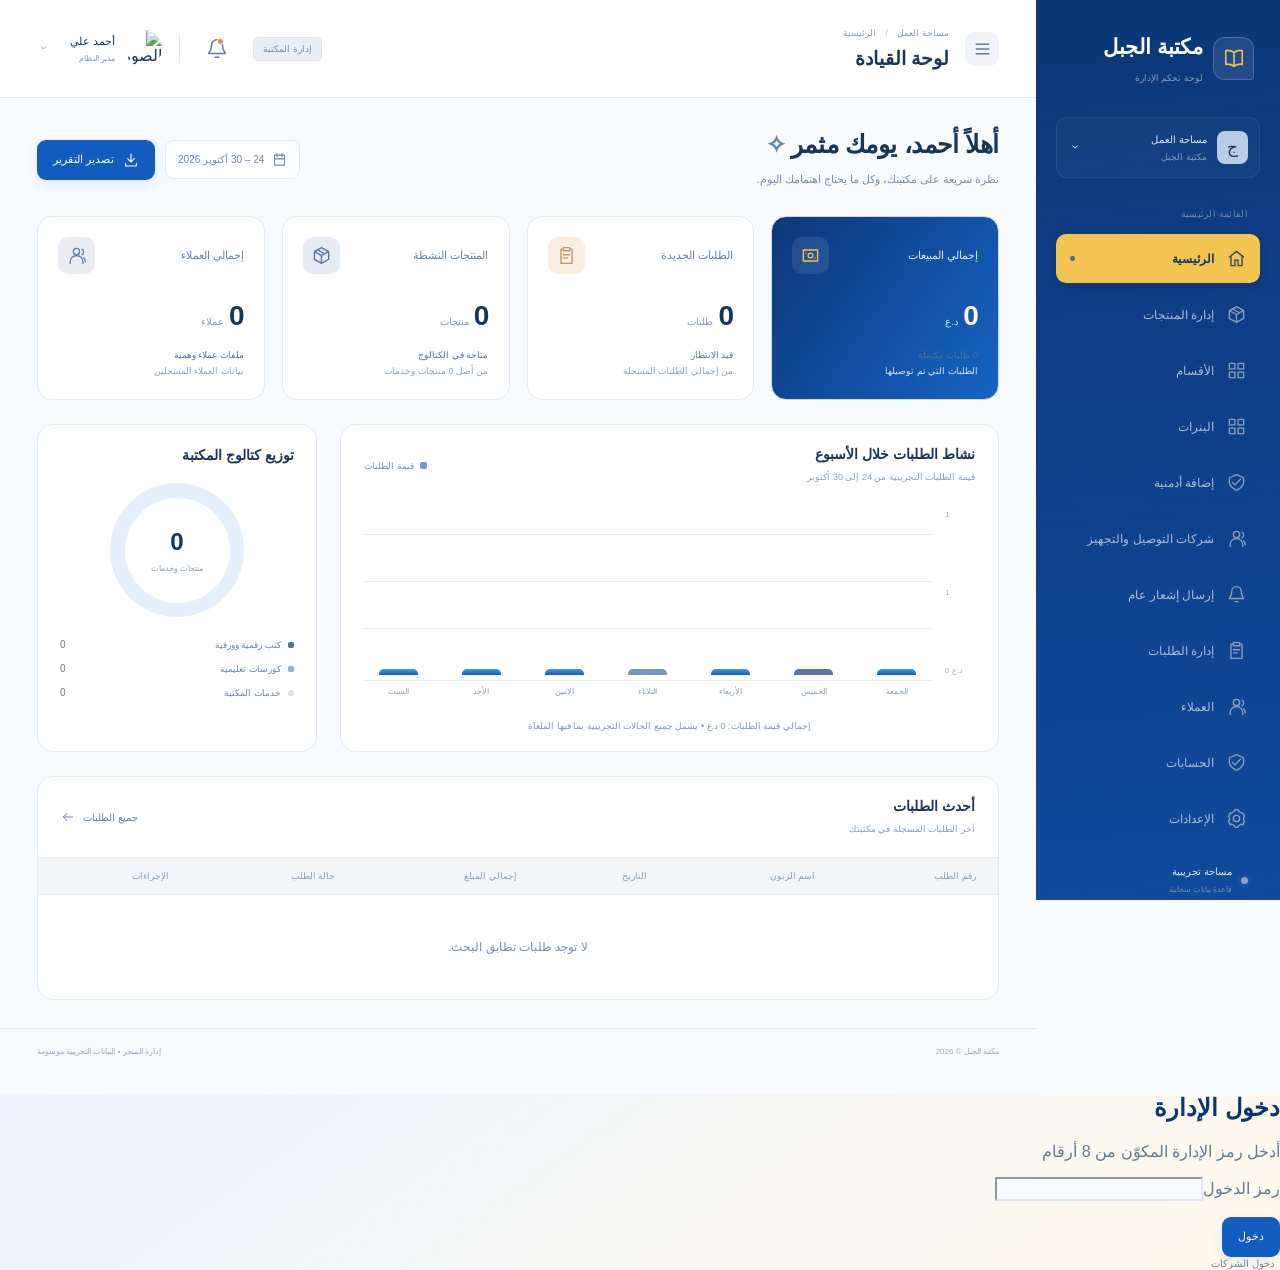
==== commit 18e0cdd3: "Remove product description character limit" ====
--- a/index.html
+++ b/index.html
@@ -1,4 +1,6 @@
-<!doctype html><html lang="ar" dir="rtl"><head><meta charset="utf-8"><meta name="viewport" content="width=device-width,initial-scale=1"><meta name="theme-color" content="#0c4fa5"><meta name="description" content="لوحة إدارة مكتبة الجبل — واجهة تجريبية مستقلة"><title>مكتبة الجبل | لوحة الإدارة</title><link rel="icon" href="./avatar.svg" type="image/svg+xml"><link rel="stylesheet" href="./style.css?v=c9aeabd6a0fa"><script defer src="./cloud-config.js?v=2854ace6e68a"></script><script defer src="./state.js?v=039d1d631af8"></script><script defer src="./jspdf.umd.min.js"></script><script defer src="./attachments.js?v=a7ee04569ce4"></script><script defer src="./invoice.js?v=d0945b526025"></script><script defer src="./orders.js?v=a7432714a656"></script><script defer src="./management.js?v=9ce46c764a94"></script><script defer src="./commerce.js?v=f835bf21ea47"></script><script defer src="./catalog-admin.js?v=8d4032258b70"></script><script defer src="./app.js?v=b0b1d57efc67"></script><link rel="stylesheet" href="./cloud.css?v=bf38cacfe08d"><script src="./cloud.js?v=d4aef143ae2d" defer></script></head><body><div id="cloud-gate" class="cloud-gate"><div class="cloud-login-card"><h2>جارٍ الاتصال بقاعدة البيانات…</h2></div></div><a class="skip" href="#content">انتقل إلى المحتوى</a><button class="backdrop" id="backdrop" aria-label="إغلاق القائمة الجانبية" tabindex="-1"></button><aside class="sidebar" id="sidebar"><a class="brand" href="#dashboard"><span class="brand-icon" data-icon="book"></span><span class="brand-text">مكتبة الجبل<small>لوحة تحكم الإدارة</small></span></a><div class="workspace"><span class="workspace-symbol">ج</span><span>مساحة العمل<small>مكتبة الجبل</small></span><span data-icon="chevron"></span></div><p class="nav-label">القائمة الرئيسية</p><nav id="navigation" aria-label="التنقل الإداري"></nav><div class="sidebar-footer"><span class="demo-dot"></span><span>مساحة تجريبية<small>قاعدة بيانات سحابية</small></span></div><div class="sidebar-user"><img src="./avatar.svg" width="35" height="35" alt=""><span>أحمد علي<small>مدير النظام • حساب وهمي</small></span></div></aside><div class="app-shell"><header class="topbar"><div class="header-start"><button class="icon-button menu-toggle" id="menu-toggle" aria-controls="sidebar" aria-expanded="true" aria-label="طي القائمة الجانبية" data-icon="menu"></button><div><p>مساحة العمل <span>/</span> <span id="breadcrumb">الرئيسية</span></p><h1 id="page-title">لوحة القيادة</h1></div></div><div class="header-tools"><span class="demo-label">إدارة المكتبة</span><button class="icon-button notification-button" data-action="notifications" aria-label="الإشعارات" data-icon="bell"></button><span class="header-divider"></span><button class="admin-profile-button" data-action="profile" aria-label="حساب مدير النظام"><img src="./avatar.svg" alt="الصورة الرمزية لمدير النظام" width="37" height="37"><span>أحمد علي<small>مدير النظام</small></span><span data-icon="chevron"></span></button></div></header><main id="content" tabindex="-1"></main><footer class="page-footer"><span>مكتبة الجبل © 2026</span><span>إدارة المتجر • البيانات التجريبية موسومة</span></footer></div><dialog id="dialog" aria-labelledby="dialog-title"><div class="dialog-title"><h2 id="dialog-title"></h2><button class="icon-button" data-action="close" aria-label="إغلاق" data-icon="close"></button></div><div id="dialog-body"></div></dialog><div class="toast" id="toast" role="status" aria-live="polite"></div></body></html>+<!doctype html><html lang="ar" dir="rtl"><head><meta charset="utf-8"><meta name="viewport" content="width=device-width,initial-scale=1"><meta name="theme-color" content="#0c4fa5"><meta name="description" content="لوحة إدارة مكتبة الجبل — واجهة تجريبية مستقلة"><title>مكتبة الجبل | لوحة الإدارة</title><link rel="icon" href="./avatar.svg" type="image/svg+xml"><link rel="stylesheet" href="./style.css?v=c9aeabd6a0fa"><script defer src="./cloud-config.js?v=2854ace6e68a"></script><script defer src="./state.js?v=443bcbb9db83"></script><script defer src="./jspdf.umd.min.js"></script><script defer src="./attachments.js?v=a7ee04569ce4"></script><script defer src="./invoice.js?v=d0945b526025"></script><script defer src="./orders.js?v=ac00e7cdc103"></script><script defer src="./management.js?v=9ce46c764a94"></script><script defer src="./commerce.js?v=f835bf21ea47"></script><script defer src="./catalog-admin.js?v=8d4032258b70"></script><script defer src="./app.js?v=4a6157723cc7"></script><link rel="stylesheet" href="./cloud.css?v=bf38cacfe08d"><script src="./cloud.js?v=3474b149e725" defer></script></head><body><div id="cloud-gate" class="cloud-gate"><div class="cloud-login-card"><h2>جارٍ الاتصال بقاعدة البيانات…</h2></div></div><a class="skip" href="#content">انتقل إلى المحتوى</a><button class="backdrop" id="backdrop" aria-label="إغلاق القائمة الجانبية" tabindex="-1"></button><aside class="sidebar" id="sidebar"><a class="brand" href="#dashboard"><span class="brand-icon" data-icon="book"></span><span class="brand-text">مكتبة الجبل<small>لوحة تحكم الإدارة</small></span></a><div class="workspace"><span class="workspace-symbol">ج</span><span>مساحة العمل<small>مكتبة الجبل</small></span><span data-icon="chevron"></span></div><p class="nav-label">القائمة الرئيسية</p><nav id="navigation" aria-label="التنقل الإداري"></nav><div class="sidebar-footer"><span class="demo-dot"></span><span>مساحة تجريبية<small>قاعدة بيانات سحابية</small></span></div><div class="sidebar-user"><img src="./avatar.svg" width="35" height="35" alt=""><span>أحمد علي<small>مدير النظام • حساب وهمي</small></span></div></aside><div class="app-shell"><header class="topbar"><div class="header-start"><button class="icon-button menu-toggle" id="menu-toggle" aria-controls="sidebar" aria-expanded="true" aria-label="طي القائمة الجانبية" data-icon="menu"></button><div><p>مساحة العمل <span>/</span> <span id="breadcrumb">الرئيسية</span></p><h1 id="page-title">لوحة القيادة</h1></div></div><div class="header-tools"><span class="demo-label">إدارة المكتبة</span><button class="icon-button notification-button" data-action="notifications" aria-label="الإشعارات" data-icon="bell"></button><span class="header-divider"></span><button class="admin-profile-button" data-action="profile" aria-label="حساب مدير النظام"><img src="./avatar.svg" alt="الصورة الرمزية لمدير النظام" width="37" height="37"><span>أحمد علي<small>مدير النظام</small></span><span data-icon="chevron"></span></button></div></header><main id="content" tabindex="-1"></main><footer class="page-footer"><span>مكتبة الجبل © 2026</span><span>إدارة المتجر • البيانات التجريبية موسومة</span></footer></div><dialog id="dialog" aria-labelledby="dialog-title"><div class="dialog-title"><h2 id="dialog-title"></h2><button class="icon-button" data-action="close" aria-label="إغلاق" data-icon="close"></button></div><div id="dialog-body"></div></dialog><div class="toast" id="toast" role="status" aria-live="polite"></div></body></html>++   
